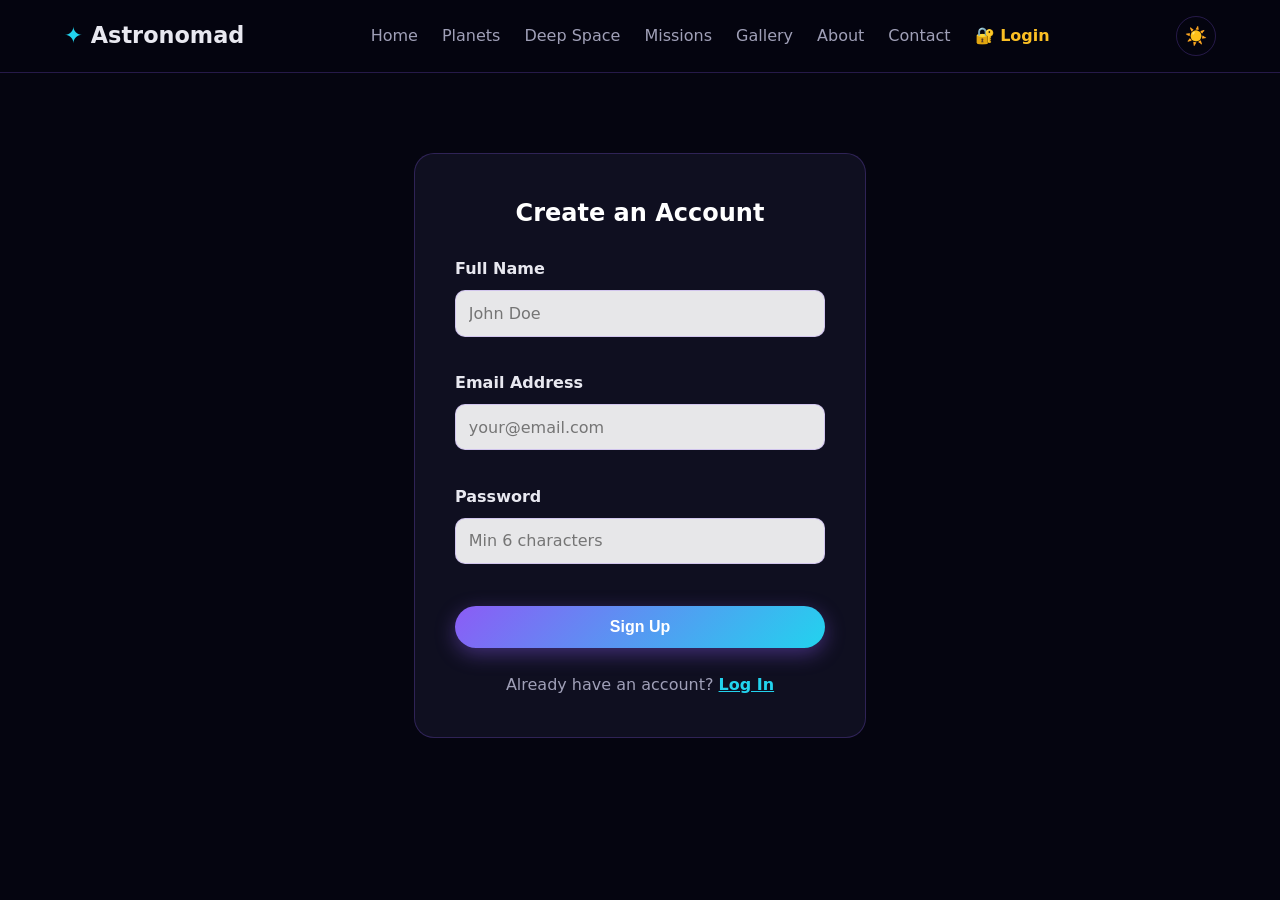
==== login.html @ 87afbc71 "Add files via upload" ====
<!DOCTYPE html>
<html lang="en">
<head>
  <meta charset="UTF-8" />
  <meta name="viewport" content="width=device-width, initial-scale=1.0" />
  <title>Login / Sign Up — Astronomad</title>
  <link rel="stylesheet" href="css/style.css" />
  <link rel="stylesheet" href="css/jquery-styles.css" />
  <script src="https://code.jquery.com/jquery-3.7.1.min.js"></script>
</head>
<body>

  <header class="navbar">
    <div class="nav-container">
      <a href="index.html" class="logo"><span class="logo-icon">✦</span> Astronomad</a>
      <nav class="nav-links" id="navLinks">
        <a href="index.html">Home</a>
        <a href="planets.html">Planets</a>
        <a href="deep-space.html">Deep Space</a>
        <a href="missions.html">Missions</a>
        <a href="gallery.html">Gallery</a>
        <a href="about.html">About</a>
        <a href="contact.html">Contact</a>
        <a href="login.html" style="color: #fbbf24; font-weight: 700;">🔐 Login</a>
      </nav>
      <button class="nav-toggle" id="navToggle" aria-label="Menu">☰</button>
    </div>
  </header>

  <section class="form-section" style="max-width: 500px; margin: 5rem auto; padding: 0 1.5rem;">
    
    <!-- Тіркелу формасы -->
    <form id="signupForm" class="contact-form" novalidate style="background: var(--surface); padding: 2.5rem; border-radius: 20px; border: 1px solid var(--border);">
      <h2 style="margin-bottom: 1.5rem; text-align: center; color: #fff;">Create an Account</h2>
      
      <div class="field" style="margin-bottom: 1rem;">
        <label style="color: var(--text); font-weight: 600; display: block; margin-bottom: 0.5rem;">Full Name</label>
        <input type="text" id="regName" placeholder="John Doe" style="width: 100%; padding: 0.8rem; border-radius: 10px; border: 1px solid var(--border); background: rgba(255,255,255,0.9); color: #222;">
        <small class="error" id="regNameError" style="color: var(--danger); font-size: 0.8rem;"></small>
      </div>
      
      <div class="field" style="margin-bottom: 1rem;">
        <label style="color: var(--text); font-weight: 600; display: block; margin-bottom: 0.5rem;">Email Address</label>
        <input type="text" id="regEmail" placeholder="your@email.com" style="width: 100%; padding: 0.8rem; border-radius: 10px; border: 1px solid var(--border); background: rgba(255,255,255,0.9); color: #222;">
        <small class="error" id="regEmailError" style="color: var(--danger); font-size: 0.8rem;"></small>
      </div>
      
      <div class="field" style="margin-bottom: 1.5rem;">
        <label style="color: var(--text); font-weight: 600; display: block; margin-bottom: 0.5rem;">Password</label>
        <input type="password" id="regPassword" placeholder="Min 6 characters" style="width: 100%; padding: 0.8rem; border-radius: 10px; border: 1px solid var(--border); background: rgba(255,255,255,0.9); color: #222;">
        <small class="error" id="regPassError" style="color: var(--danger); font-size: 0.8rem;"></small>
      </div>
      
      <button type="submit" class="btn btn-primary btn-full" style="width: 100%;">Sign Up</button>
      
      <p style="text-align: center; margin-top: 1.5rem; color: var(--text-muted);">
        Already have an account? <a href="#" id="showLogin" style="color: var(--accent); font-weight: 600;">Log In</a>
      </p>
    </form>

    <!-- Кіру формасы (жасырын тұрады) -->
    <form id="loginForm" class="contact-form" novalidate style="display: none; background: var(--surface); padding: 2.5rem; border-radius: 20px; border: 1px solid var(--border);">
      <h2 style="margin-bottom: 1.5rem; text-align: center; color: #fff;">Welcome Back</h2>
      
      <div class="field" style="margin-bottom: 1rem;">
        <label style="color: var(--text); font-weight: 600; display: block; margin-bottom: 0.5rem;">Email Address</label>
        <input type="text" id="loginEmail" placeholder="your@email.com" style="width: 100%; padding: 0.8rem; border-radius: 10px; border: 1px solid var(--border); background: rgba(255,255,255,0.9); color: #222;">
        <small class="error" id="loginEmailError" style="color: var(--danger); font-size: 0.8rem;"></small>
      </div>
      
      <div class="field" style="margin-bottom: 1.5rem;">
        <label style="color: var(--text); font-weight: 600; display: block; margin-bottom: 0.5rem;">Password</label>
        <input type="password" id="loginPassword" placeholder="Your password" style="width: 100%; padding: 0.8rem; border-radius: 10px; border: 1px solid var(--border); background: rgba(255,255,255,0.9); color: #222;">
        <small class="error" id="loginPassError" style="color: var(--danger); font-size: 0.8rem;"></small>
      </div>
      
      <button type="submit" class="btn btn-primary btn-full" style="width: 100%;">Log In</button>
      
      <p style="text-align: center; margin-top: 1.5rem; color: var(--text-muted);">
        Don't have an account? <a href="#" id="showSignup" style="color: var(--accent); font-weight: 600;">Sign Up</a>
      </p>
    </form>

  </section>

  <div id="toastContainer" class="toast-container"></div>

  <script src="js/script.js"></script>
  <script src="js/auth.js"></script>
  <script src="js/jquery-features.js"></script>
</body>
</html>
---- css/style.css ----
/* ============================================================
   ASTRONOMAD — Global Styles
   Author: Smail Balaussa | Group: SE-2505
   ============================================================ */

/* ---------- RESET & VARIABLES ---------- */
* {
  margin: 0;
  padding: 0;
  box-sizing: border-box;
}

:root {
  --bg: #050510;
  --surface: rgba(20, 20, 40, 0.7);
  --surface-solid: #141428;
  --text: #e8e8f0;
  --text-muted: #a0a0b8;
  --border: rgba(139, 92, 246, 0.25);
  --primary: #8b5cf6;
  --accent: #22d3ee;
  --success: #22c55e;
  --danger: #ef4444;
  --gradient: linear-gradient(135deg, #8b5cf6, #22d3ee);
}

html { scroll-behavior: smooth; }

body {
  font-family: 'Segoe UI', system-ui, -apple-system, sans-serif;
  background-color: var(--bg);
  color: var(--text);
  line-height: 1.6;
  min-height: 100vh;
  transition: background-color 0.4s ease, color 0.4s ease;
}

/* Light theme */
body.light-theme {
  --bg: #f4f4f9;
  --surface: rgba(255, 255, 255, 0.85);
  --surface-solid: #ffffff;
  --text: #1a1a2e;
  --text-muted: #555;
  --border: rgba(0, 0, 0, 0.12);
  background-color: var(--bg);
  color: var(--text);
}

/* ---------- NAVBAR ---------- */
.navbar {
  position: sticky;
  top: 0;
  z-index: 100;
  background: rgba(5, 5, 16, 0.85);
  backdrop-filter: blur(12px);
  border-bottom: 1px solid var(--border);
}
body.light-theme .navbar { background: rgba(255, 255, 255, 0.9); }

.nav-container {
  max-width: 1200px;
  margin: 0 auto;
  padding: 1rem 1.5rem;
  display: flex;
  align-items: center;
  justify-content: space-between;
  gap: 1rem;
  flex-wrap: wrap;
}

.logo {
  font-size: 1.4rem;
  font-weight: 700;
  color: var(--text);
  text-decoration: none;
  display: flex;
  align-items: center;
  gap: 0.5rem;
}
.logo-icon { color: var(--accent); }

.nav-links {
  display: flex;
  gap: 1.5rem;
  align-items: center;
}
.nav-links a {
  color: var(--text-muted);
  text-decoration: none;
  font-weight: 500;
  transition: color 0.2s;
}
.nav-links a:hover,
.nav-links a.active { color: var(--accent); }

.nav-toggle {
  display: none;
  background: transparent;
  border: 1px solid var(--border);
  color: var(--text);
  font-size: 1.3rem;
  padding: 0.3rem 0.7rem;
  border-radius: 8px;
  cursor: pointer;
}

/* Theme toggle button */
.theme-toggle {
  background: transparent;
  border: 1px solid var(--border);
  border-radius: 50%;
  width: 40px;
  height: 40px;
  font-size: 1.1rem;
  cursor: pointer;
  transition: transform 0.3s, background 0.3s;
}
.theme-toggle:hover {
  transform: rotate(20deg) scale(1.1);
  background: rgba(139, 92, 246, 0.2);
}

/* ---------- HERO ---------- */
.hero {
  min-height: 75vh;
  display: flex;
  align-items: center;
  justify-content: center;
  text-align: center;
  padding: 4rem 1.5rem;
  background-size: cover;
  background-position: center;
}
.hero-content { max-width: 800px; }
.hero-badge {
  display: inline-block;
  background: rgba(139, 92, 246, 0.15);
  border: 1px solid var(--border);
  color: var(--accent);
  padding: 0.4rem 1rem;
  border-radius: 50px;
  font-size: 0.9rem;
  margin-bottom: 1.5rem;
}
.hero-title {
  font-size: clamp(2.5rem, 6vw, 4rem);
  line-height: 1.1;
  margin-bottom: 1.5rem;
  color: #fff;
}
body.light-theme .hero-title { color: #1a1a2e; }
.gradient-text {
  background: var(--gradient);
  -webkit-background-clip: text;
  background-clip: text;
  -webkit-text-fill-color: transparent;
}
.hero-subtitle {
  color: var(--text-muted);
  font-size: 1.15rem;
  margin-bottom: 2rem;
  max-width: 650px;
  margin-left: auto;
  margin-right: auto;
}
.hero-buttons {
  display: flex;
  gap: 1rem;
  justify-content: center;
  flex-wrap: wrap;
}

/* ---------- BUTTONS ---------- */
.btn {
  display: inline-block;
  padding: 0.75rem 1.6rem;
  border-radius: 50px;
  font-weight: 600;
  font-size: 1rem;
  text-decoration: none;
  cursor: pointer;
  border: none;
  transition: transform 0.2s, box-shadow 0.2s;
}
.btn:hover { transform: translateY(-2px); }
.btn-primary {
  background: var(--gradient);
  color: #fff;
  box-shadow: 0 6px 20px rgba(139, 92, 246, 0.4);
}
.btn-outline {
  background: transparent;
  color: var(--text);
  border: 1px solid var(--border);
}
.btn-outline:hover { border-color: var(--accent); color: var(--accent); }
.btn-full { width: 100%; }

/* ---------- SECTION TITLES ---------- */
.section-title {
  font-size: clamp(1.8rem, 4vw, 2.6rem);
  text-align: center;
  margin-bottom: 2rem;
  color: #fff;
}
body.light-theme .section-title { color: #1a1a2e; }

/* ---------- PAGE HEADER ---------- */
.page-header {
  text-align: center;
  padding: 4rem 1.5rem 3rem;
  max-width: 800px;
  margin: 0 auto;
}
.page-header h1 {
  font-size: clamp(2.2rem, 5vw, 3.2rem);
  margin-bottom: 1rem;
  color: #fff;
}
body.light-theme .page-header h1 { color: #1a1a2e; }
.page-header p { color: var(--text-muted); font-size: 1.1rem; }

/* ---------- DATETIME ---------- */
.datetime-section {
  max-width: 700px;
  margin: 0 auto;
  padding: 0 1.5rem 3rem;
}
.datetime-bar {
  display: flex;
  align-items: center;
  gap: 1rem;
  background: var(--surface);
  border: 1px solid var(--border);
  border-radius: 16px;
  padding: 1.2rem 1.5rem;
  flex-wrap: wrap;
  justify-content: center;
}
.datetime-icon { font-size: 1.5rem; }
.datetime-info { display: flex; flex-direction: column; }
.datetime-label { font-size: 0.8rem; color: var(--text-muted); text-transform: uppercase; letter-spacing: 1px; }
.datetime-value { font-size: 1.1rem; font-weight: 600; color: var(--accent); }
.time-btn { margin-top: 0; }

/* ---------- FEATURES GRID ---------- */
.features {
  max-width: 1200px;
  margin: 0 auto;
  padding: 3rem 1.5rem;
}
.features-grid {
  display: grid;
  grid-template-columns: repeat(auto-fit, minmax(280px, 1fr));
  gap: 1.8rem;
}
.feature-card {
  background: var(--surface);
  border: 1px solid var(--border);
  border-radius: 20px;
  overflow: hidden;
  transition: transform 0.3s, box-shadow 0.3s;
}
.feature-card:hover {
  transform: translateY(-6px);
  box-shadow: 0 12px 30px rgba(139, 92, 246, 0.25);
}
.feature-img {
  width: 100%;
  height: 200px;
  object-fit: cover;
  display: block;
}
.feature-body { padding: 1.5rem; }
.feature-body h3 { color: #fff; margin-bottom: 0.8rem; font-size: 1.2rem; }
body.light-theme .feature-body h3 { color: #1a1a2e; }
.feature-body p { color: var(--text-muted); font-size: 0.95rem; }
.read-more {
  display: inline-block;
  margin-top: 1rem;
  color: var(--accent);
  font-weight: 600;
  text-decoration: none;
}

/* ---------- STATS ---------- */
.stats-section {
  max-width: 1200px;
  margin: 0 auto;
  padding: 3rem 1.5rem;
}
.stats-grid {
  display: grid;
  grid-template-columns: repeat(auto-fit, minmax(200px, 1fr));
  gap: 1.5rem;
}
.stat-card {
  background: var(--surface);
  border: 1px solid var(--border);
  border-radius: 16px;
  padding: 2rem 1rem;
  text-align: center;
}
.stat-number {
  display: block;
  font-size: 2.2rem;
  font-weight: 700;
  background: var(--gradient);
  -webkit-background-clip: text;
  background-clip: text;
  -webkit-text-fill-color: transparent;
}
.stat-label { color: var(--text-muted); font-size: 0.9rem; }

/* ---------- CTA ---------- */
.cta {
  text-align: center;
  max-width: 800px;
  margin: 3rem auto;
  padding: 3rem 1.5rem;
  background: var(--surface);
  border: 1px solid var(--border);
  border-radius: 24px;
}
.cta h2 { color: #fff; margin-bottom: 1rem; }
body.light-theme .cta h2 { color: #1a1a2e; }
.cta p { color: var(--text-muted); margin-bottom: 1.5rem; }

/* ---------- FOOTER ---------- */
footer {
  background: rgba(10, 10, 26, 0.9);
  border-top: 1px solid var(--border);
  margin-top: 4rem;
  padding: 3rem 1.5rem 1.5rem;
}
body.light-theme footer { background: #e8e8f0; }
.footer-content {
  max-width: 1200px;
  margin: 0 auto;
  display: grid;
  grid-template-columns: repeat(auto-fit, minmax(240px, 1fr));
  gap: 2rem;
  padding-bottom: 2rem;
}
.footer-brand p, .footer-team p { color: var(--text-muted); font-size: 0.9rem; }
.footer-links { display: flex; flex-direction: column; gap: 0.5rem; }
.footer-links h4, .footer-team h4 { color: var(--text); margin-bottom: 0.5rem; }
.footer-links a { color: var(--text-muted); text-decoration: none; font-size: 0.9rem; }
.footer-links a:hover { color: var(--accent); }
.footer-bottom {
  max-width: 1200px;
  margin: 0 auto;
  padding-top: 1.5rem;
  border-top: 1px solid var(--border);
  text-align: center;
  color: var(--text-muted);
  font-size: 0.85rem;
}

/* ---------- POPUP ---------- */
.popup-overlay {
  position: fixed;
  inset: 0;
  background: rgba(0, 0, 0, 0.75);
  backdrop-filter: blur(6px);
  display: flex;
  align-items: center;
  justify-content: center;
  opacity: 0;
  visibility: hidden;
  transition: opacity 0.3s, visibility 0.3s;
  z-index: 1000;
  padding: 1.5rem;
}
.popup-overlay.show { opacity: 1; visibility: visible; }
.popup {
  background: var(--surface-solid);
  border: 1px solid var(--border);
  border-radius: 24px;
  padding: 2.5rem 2rem;
  max-width: 450px;
  width: 100%;
  text-align: center;
  position: relative;
  transform: scale(0.9);
  transition: transform 0.3s;
}
.popup-overlay.show .popup { transform: scale(1); }
.popup-close {
  position: absolute;
  top: 1rem;
  right: 1rem;
  background: transparent;
  border: none;
  color: var(--text-muted);
  font-size: 1.5rem;
  cursor: pointer;
}
.popup-icon { font-size: 2.5rem; margin-bottom: 0.5rem; }
.popup h3 { color: #fff; margin-bottom: 0.5rem; }
body.light-theme .popup h3 { color: #1a1a2e; }
.popup p { color: var(--text-muted); margin-bottom: 1.5rem; }
.popup input {
  width: 100%;
  padding: 0.8rem 1rem;
  border: 1px solid var(--border);
  border-radius: 12px;
  margin-bottom: 1rem;
  font-size: 1rem;
  background: rgba(255, 255, 255, 0.95);
  color: #222;
}
.popup .success { margin-top: 1rem; font-weight: 600; }

/* ---------- ACCORDION ---------- */
.accordion-section {
  max-width: 900px;
  margin: 0 auto;
  padding: 3rem 1.5rem;
}
.accordion { display: flex; flex-direction: column; gap: 0.8rem; }
.accordion-item {
  background: var(--surface);
  border: 1px solid var(--border);
  border-radius: 14px;
  overflow: hidden;
}
.accordion-header {
  width: 100%;
  display: flex;
  justify-content: space-between;
  align-items: center;
  padding: 1.2rem 1.5rem;
  background: transparent;
  border: none;
  color: var(--text);
  font-size: 1.1rem;
  font-weight: 600;
  cursor: pointer;
  text-align: left;
}
.accordion-header .icon { font-size: 1.4rem; color: var(--accent); transition: transform 0.3s; }
.accordion-item.open .icon { transform: rotate(45deg); }
.accordion-content {
  max-height: 0;
  overflow: hidden;
  transition: max-height 0.35s ease;
  padding: 0 1.5rem;
}
.accordion-item.open .accordion-content { padding: 0 1.5rem 1.2rem; }
.accordion-content p { color: var(--text-muted); margin-bottom: 0.5rem; }

/* ---------- FILTER BAR ---------- */
.filter-bar {
  display: flex;
  gap: 0.8rem;
  justify-content: center;
  flex-wrap: wrap;
  margin-bottom: 2rem;
}
.filter-btn {
  padding: 0.6rem 1.4rem;
  border-radius: 50px;
  border: 1px solid var(--border);
  background: var(--surface);
  color: var(--text-muted);
  cursor: pointer;
  font-weight: 600;
  transition: all 0.25s;
}
.filter-btn:hover { border-color: var(--accent); color: var(--accent); }
.filter-btn.active {
  background: var(--gradient);
  color: #fff;
  border-color: transparent;
}

/* ---------- GALLERY ---------- */
.color-section { text-align: center; padding: 1rem 1.5rem 2rem; }
.gallery-section { max-width: 1200px; margin: 0 auto; padding: 2rem 1.5rem 3rem; }
.gallery-grid {
  display: grid;
  grid-template-columns: repeat(auto-fit, minmax(260px, 1fr));
  gap: 1.8rem;
}
.gallery-card {
  background: var(--surface);
  border: 1px solid var(--border);
  border-radius: 18px;
  overflow: hidden;
  transition: transform 0.3s;
}
.gallery-card:hover { transform: translateY(-4px); }
.gallery-img-wrapper { height: 200px; overflow: hidden; }
.gallery-img { width: 100%; height: 100%; object-fit: cover; }
.gallery-info { padding: 1.2rem; }
.gallery-info h3 { color: #fff; margin-bottom: 0.6rem; }
body.light-theme .gallery-info h3 { color: #1a1a2e; }
.gallery-info p { color: var(--text-muted); font-size: 0.9rem; }

/* ---------- RATING STARS ---------- */
.rating-wrap {
  margin-top: 1rem;
  padding-top: 1rem;
  border-top: 1px solid var(--border);
  display: flex;
  align-items: center;
  gap: 0.5rem;
  flex-wrap: wrap;
}
.rating-label { font-size: 0.85rem; color: var(--text-muted); }
.stars { display: inline-flex; gap: 2px; }
.star {
  font-size: 1.6rem;
  color: #444;
  cursor: pointer;
  transition: color 0.2s, transform 0.2s;
  user-select: none;
}
.star:hover { transform: scale(1.2); }
.star.active { color: #fbbf24; text-shadow: 0 0 8px rgba(251, 191, 36, 0.6); }

/* ---------- CONTACT FORM ---------- */
.form-section { max-width: 700px; margin: 0 auto; padding: 2rem 1.5rem 4rem; }
.contact-form {
  background: var(--surface);
  border: 1px solid var(--border);
  border-radius: 20px;
  padding: 2.5rem 2rem;
}
.field { margin-bottom: 1.3rem; }
.field label {
  display: block;
  font-weight: 600;
  margin-bottom: 0.4rem;
  color: var(--text);
}
.field input,
.field textarea {
  width: 100%;
  padding: 0.8rem 1rem;
  border: 1px solid var(--border);
  border-radius: 12px;
  font-size: 1rem;
  background: rgba(255, 255, 255, 0.95);
  color: #222;
  font-family: inherit;
  resize: vertical;
}
.field input:focus,
.field textarea:focus {
  outline: 2px solid var(--accent);
  outline-offset: 1px;
}
.error {
  color: var(--danger);
  font-size: 0.82rem;
  display: block;
  min-height: 1em;
  margin-top: 0.3rem;
}
.success {
  color: var(--success);
  font-weight: 600;
  margin-top: 1rem;
  text-align: center;
}

/* ---------- CONTACT INFO CARDS ---------- */
.contact-info-grid {
  display: grid;
  grid-template-columns: repeat(auto-fit, minmax(250px, 1fr));
  gap: 1.5rem;
}
.contact-info-card {
  background: var(--surface);
  border: 1px solid var(--border);
  border-radius: 20px;
  padding: 2rem;
  text-align: center;
}

/* ---------- AUTHOR PREVIEW (index) ---------- */
.author-preview {
  max-width: 900px;
  margin: 3rem auto;
  padding: 0 1.5rem;
}
.author-preview-inner {
  background: var(--surface);
  border: 1px solid var(--border);
  border-radius: 24px;
  padding: 2.5rem;
  display: flex;
  gap: 2rem;
  align-items: center;
  flex-wrap: wrap;
}
.author-avatar {
  width: 120px;
  height: 120px;
  border-radius: 50%;
  object-fit: cover;
  border: 3px solid var(--accent);
}
.author-preview-text { flex: 1; min-width: 250px; }
.author-tag {
  display: inline-block;
  background: rgba(139, 92, 246, 0.15);
  border: 1px solid var(--border);
  color: var(--accent);
  padding: 0.3rem 0.9rem;
  border-radius: 50px;
  font-size: 0.85rem;
  margin-bottom: 0.8rem;
}
.author-preview-text h2 { color: #fff; margin-bottom: 0.8rem; }
body.light-theme .author-preview-text h2 { color: #1a1a2e; }
.author-preview-text p { color: var(--text-muted); margin-bottom: 1.2rem; }

/* ---------- ABOUT PAGE ---------- */
.about-hero { max-width: 800px; margin: 0 auto; padding: 3rem 1.5rem; }
.about-card {
  background: var(--surface);
  border: 1px solid var(--border);
  border-radius: 24px;
  padding: 3rem 2rem;
  text-align: center;
}
.about-photo-wrapper {
  width: 150px;
  height: 150px;
  margin: 0 auto 1.5rem;
  border-radius: 50%;
  overflow: hidden;
  border: 3px solid var(--accent);
}
.about-photo { width: 100%; height: 100%; object-fit: cover; }
.about-card h1 { font-size: clamp(1.8rem, 4vw, 2.6rem); margin-bottom: 0.5rem; }
.about-role { color: var(--accent); font-weight: 600; margin-bottom: 1.5rem; }
.about-bio { color: var(--text-muted); line-height: 1.8; margin-bottom: 2rem; }
.about-details {
  display: grid;
  grid-template-columns: repeat(auto-fit, minmax(200px, 1fr));
  gap: 1rem;
  margin-bottom: 2rem;
  text-align: left;
}
.about-detail {
  background: rgba(139, 92, 246, 0.08);
  border: 1px solid var(--border);
  border-radius: 12px;
  padding: 0.8rem 1rem;
}
.detail-label { display: block; font-size: 0.8rem; color: var(--text-muted); }
.detail-value { display: block; font-weight: 600; color: var(--text); }

.about-skills { max-width: 1100px; margin: 0 auto; padding: 3rem 1.5rem; }
.skills-grid {
  display: grid;
  grid-template-columns: repeat(auto-fit, minmax(260px, 1fr));
  gap: 1.8rem;
}
.skill-card {
  background: var(--surface);
  border: 1px solid var(--border);
  border-radius: 20px;
  padding: 2rem;
  text-align: center;
  transition: transform 0.3s;
}
.skill-card:hover { transform: translateY(-6px); }
.skill-icon { font-size: 2.5rem; margin-bottom: 1rem; }
.skill-card h3 { color: #fff; margin-bottom: 0.8rem; }
body.light-theme .skill-card h3 { color: #1a1a2e; }
.skill-card p { color: var(--text-muted); font-size: 0.95rem; }

/* ---------- DEEP SPACE ---------- */
.deep-space-section { max-width: 1200px; margin: 0 auto; padding: 0 1.5rem 4rem; }
.deep-grid { display: flex; flex-direction: column; gap: 2.5rem; }
.deep-card {
  display: grid;
  grid-template-columns: 1fr 1fr;
  background: var(--surface);
  border: 1px solid var(--border);
  border-radius: 24px;
  overflow: hidden;
  transition: all 0.3s;
}
.deep-card:hover { box-shadow: 0 12px 40px rgba(139, 92, 246, 0.2); }
.deep-card img {
  width: 100%;
  height: 100%;
  min-height: 350px;
  object-fit: cover;
}

/* ---------- MISSIONS ---------- */
.missions-section { max-width: 1000px; margin: 0 auto; padding: 3rem 1.5rem; }
.mission-card {
  background: var(--surface);
  border: 1px solid var(--border);
  border-radius: 20px;
  padding: 2rem;
  margin-bottom: 1.5rem;
  transition: transform 0.3s;
}
.mission-card:hover { transform: translateX(6px); border-color: var(--accent); }
.mission-icon { font-size: 2rem; margin-bottom: 0.8rem; }
.mission-card h3 { color: #fff; margin-bottom: 0.8rem; }
body.light-theme .mission-card h3 { color: #1a1a2e; }
.mission-card p { color: var(--text-muted); line-height: 1.7; }

/* ---------- ANIMATIONS ---------- */
@keyframes fadeIn {
  from { opacity: 0; transform: translateY(10px); }
  to { opacity: 1; transform: translateY(0); }
}
@keyframes pulse {
  0%, 100% { transform: scale(1); }
  50% { transform: scale(1.05); }
}

/* ---------- FOCUS OUTLINES (keyboard accessibility) ---------- */
.nav-links a:focus,
.filter-btn:focus,
.star:focus,
.theme-toggle:focus,
.btn:focus {
  outline: 2px solid var(--accent);
  outline-offset: 3px;
  border-radius: 6px;
}

/* ---------- MOBILE RESPONSIVE ---------- */
@media (max-width: 768px) {
  .nav-links {
    display: none;
    flex-direction: column;
    width: 100%;
    padding: 1rem 0;
    gap: 1rem;
  }
  .nav-links.show { display: flex; }
  .nav-toggle { display: block; }
  .deep-card { grid-template-columns: 1fr; }
  .deep-card img { min-height: 250px; }
  .author-preview-inner { flex-direction: column; text-align: center; }
  .accordion-header { font-size: 1rem; }
}
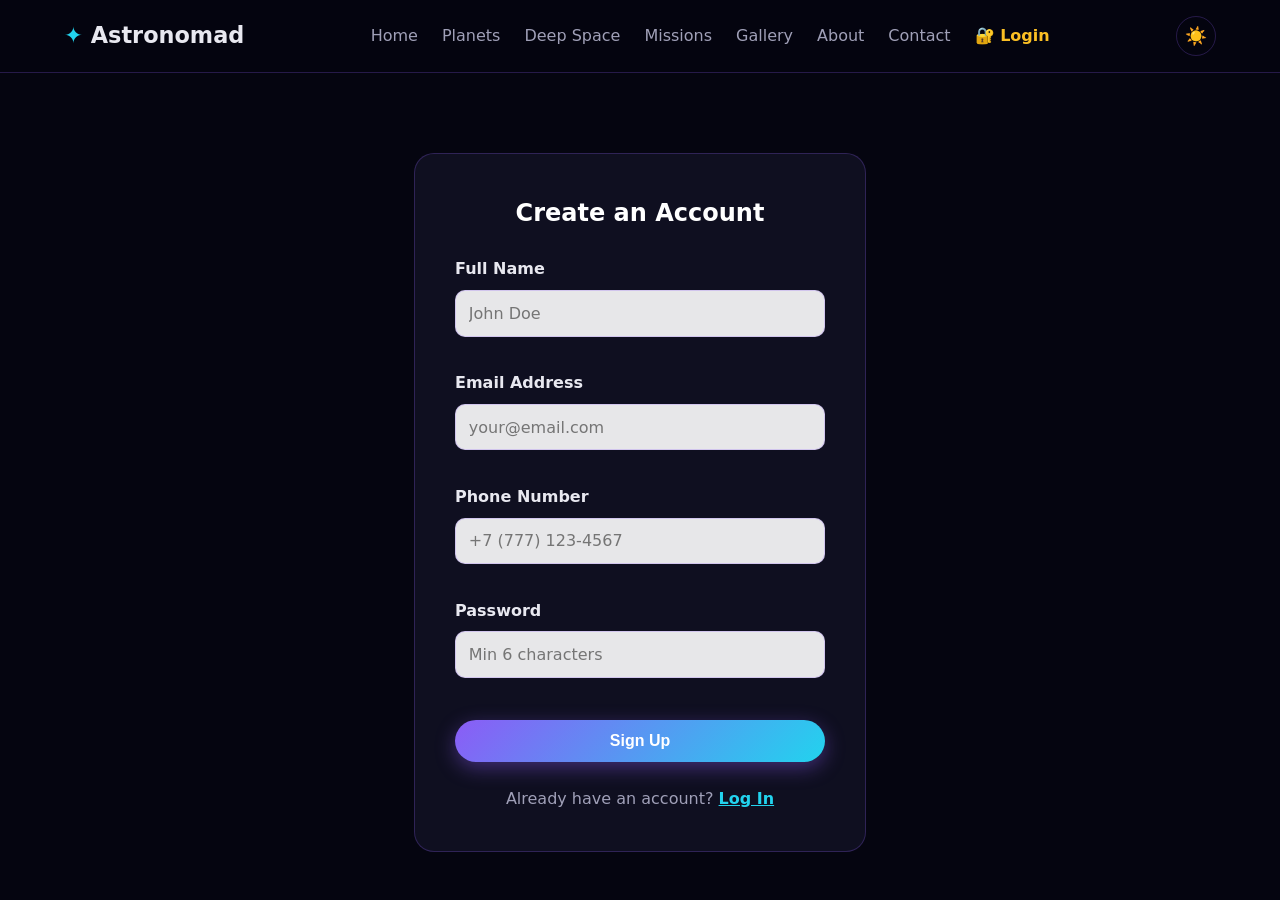
==== commit 4e4f8d6c: "Add files via upload" ====
--- a/login.html
+++ b/login.html
@@ -29,7 +29,7 @@
 
   <section class="form-section" style="max-width: 500px; margin: 5rem auto; padding: 0 1.5rem;">
     
-    <!-- Тіркелу формасы -->
+    
     <form id="signupForm" class="contact-form" novalidate style="background: var(--surface); padding: 2.5rem; border-radius: 20px; border: 1px solid var(--border);">
       <h2 style="margin-bottom: 1.5rem; text-align: center; color: #fff;">Create an Account</h2>
       
@@ -43,6 +43,13 @@
         <label style="color: var(--text); font-weight: 600; display: block; margin-bottom: 0.5rem;">Email Address</label>
         <input type="text" id="regEmail" placeholder="your@email.com" style="width: 100%; padding: 0.8rem; border-radius: 10px; border: 1px solid var(--border); background: rgba(255,255,255,0.9); color: #222;">
         <small class="error" id="regEmailError" style="color: var(--danger); font-size: 0.8rem;"></small>
+      </div>
+
+      
+      <div class="field" style="margin-bottom: 1rem;">
+        <label style="color: var(--text); font-weight: 600; display: block; margin-bottom: 0.5rem;">Phone Number</label>
+        <input type="text" id="regPhone" placeholder="+7 (777) 123-4567" style="width: 100%; padding: 0.8rem; border-radius: 10px; border: 1px solid var(--border); background: rgba(255,255,255,0.9); color: #222;">
+        <small class="error" id="regPhoneError" style="color: var(--danger); font-size: 0.8rem;"></small>
       </div>
       
       <div class="field" style="margin-bottom: 1.5rem;">
@@ -58,7 +65,7 @@
       </p>
     </form>
 
-    <!-- Кіру формасы (жасырын тұрады) -->
+    
     <form id="loginForm" class="contact-form" novalidate style="display: none; background: var(--surface); padding: 2.5rem; border-radius: 20px; border: 1px solid var(--border);">
       <h2 style="margin-bottom: 1.5rem; text-align: center; color: #fff;">Welcome Back</h2>
       
